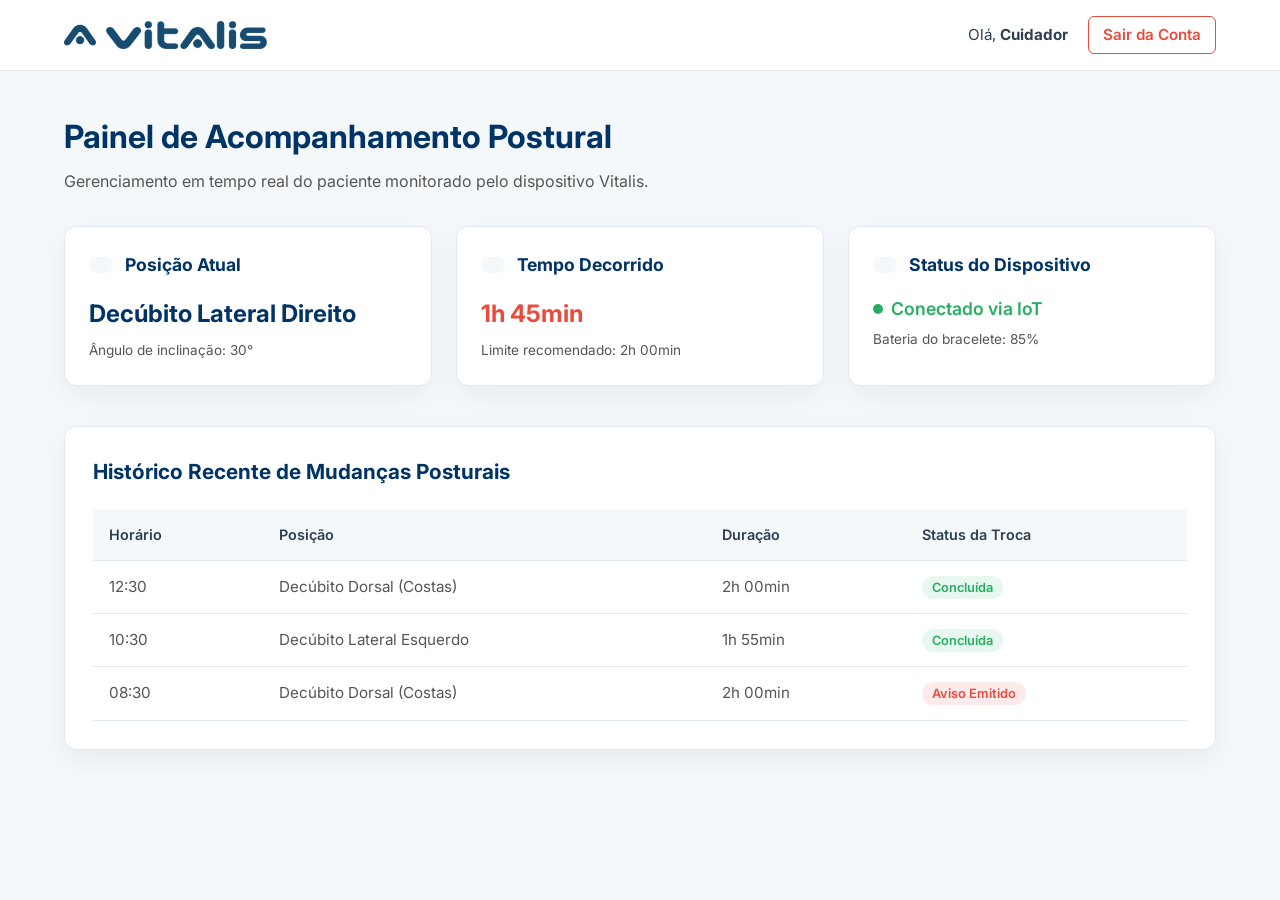
==== dashboard/dashboard.html @ a00f9322 "feat: estrutura inicial da landing page, slideshow e autenticacao em memoria" ====
<!DOCTYPE html>
<html lang="pt-BR">
<head>
    <meta charset="UTF-8">
    <meta name="viewport" content="width=device-width, initial-scale=1.0">
    <title>Vitalis - Painel de Monitoramento</title>
    <link rel="stylesheet" href="../css/style.css">
    <link rel="stylesheet" href="dashboard.css">
    <link rel="preconnect" href="https://fonts.googleapis.com">
    <link rel="preconnect" href="https://fonts.gstatic.com" crossorigin>
    <link href="https://fonts.googleapis.com/css2?family=Inter:wght@300;400;600;700&display=swap" rel="stylesheet">
</head>
<body class="dashboard-body">

    
    <header class="header">
        <div class="header-container">
            <div class="logo-container">
                <img src="../img/vitalis-simbolo-azul-escuro.png" alt="Símbolo geométrico em azul escuro representando a marca Vitalis" class="simbolo">
                <img src="../img/vitalis-logo-azul-escuro.png" alt="Logotipo textual Vitalis em azul escuro" class="logo">
            </div>
            <nav class="nav-menu">
                <span class="user-greeting">Olá, <strong id="nome-usuario-logado">Cuidador</strong></span>
                <a href="../index.html" class="btn-logout" id="btn-sair">Sair da Conta</a>
            </nav>
        </div>
    </header>

    <main class="dashboard-container">
        
        <div class="dashboard-header">
            <h1>Painel de Acompanhamento Postural</h1>
            <p>Gerenciamento em tempo real do paciente monitorado pelo dispositivo Vitalis.</p>
        </div>

        
        <div class="dashboard-grid">
            
            <div class="dash-card">
                <div class="dash-card-header">
                    <span class="card-icon-bg"></span>
                    <h3>Posição Atual</h3>
                </div>
                <div class="dash-card-body">
                    <span class="dash-highlight">Decúbito Lateral Direito</span>
                    <p class="dash-subtext">Ângulo de inclinação: 30°</p>
                </div>
            </div>

            
            <div class="dash-card">
                <div class="dash-card-header">
                    <span class="card-icon-bg"></span>
                    <h3>Tempo Decorrido</h3>
                </div>
                <div class="dash-card-body">
                    <span class="dash-highlight alerta-tempo">1h 45min</span>
                    <p class="dash-subtext">Limite recomendado: 2h 00min</p>
                </div>
            </div>

            
            <div class="dash-card">
                <div class="dash-card-header">
                    <span class="card-icon-bg"></span>
                    <h3>Status do Dispositivo</h3>
                </div>
                <div class="dash-card-body">
                    <div class="status-online">
                        <span class="dot-green"></span> Conectado via IoT
                    </div>
                    <p class="dash-subtext">Bateria do bracelete: 85%</p>
                </div>
            </div>
        </div>

        
        <section class="dash-section">
            <h2>Histórico Recente de Mudanças Posturais</h2>
            <div class="table-container">
                <table class="dash-table">
                    <thead>
                        <tr>
                            <th>Horário</th>
                            <th>Posição</th>
                            <th>Duração</th>
                            <th>Status da Troca</th>
                        </tr>
                    </thead>
                    <tbody>
                        <tr>
                            <td>12:30</td>
                            <td>Decúbito Dorsal (Costas)</td>
                            <td>2h 00min</td>
                            <td><span class="badge badge-sucesso">Concluída</span></td>
                        </tr>
                        <tr>
                            <td>10:30</td>
                            <td>Decúbito Lateral Esquerdo</td>
                            <td>1h 55min</td>
                            <td><span class="badge badge-sucesso">Concluída</span></td>
                        </tr>
                        <tr>
                            <td>08:30</td>
                            <td>Decúbito Dorsal (Costas)</td>
                            <td>2h 00min</td>
                            <td><span class="badge badge-alerta">Aviso Emitido</span></td>
                        </tr>
                    </tbody>
                </table>
            </div>
        </section>
    </main>

    
    <script src="../auth/auth.js"></script>
</body>
</html>
---- css/style.css ----
:root {
    --primary-blue: #0088cc;
    --dark-blue: #003366;
    --light-bg: #ffffff;
    --alt-bg: #f4f8fb;
    --accent-red: #e74c3c;
    --text-dark: #2c3e50;
    --text-gray: #555555;
    --border-color: #e2e8f0;
    --shadow: 0px 10px 30px rgba(0, 0, 0, 0.05);
}


* {
    margin: 0;
    padding: 0;
    box-sizing: border-box;
    font-family: 'Inter', Arial, sans-serif;
}

html {
    scroll-behavior: smooth;
}

body {
    background-color: var(--light-bg);
    color: var(--text-dark);
    line-height: 1.6;
}


.header {
    background-color: #ffffff;
    border-bottom: 1px solid var(--border-color);
    position: sticky;
    top: 0;
    z-index: 1000;
}

.header-container {
    max-width: 1200px;
    margin: 0 auto;
    padding: 16px 24px;
    display: flex;
    justify-content: space-between;
    align-items: center;
}

.logo-container {
    display: flex;
    align-items: center;
    gap: 10px;
}

.simbolo {
    height: 32px;
    width: auto;
}

.logo {
    height: 28px;
    width: auto;
}

.nav-menu {
    display: flex;
    align-items: center;
    gap: 20px;
}

.nav-menu a {
    text-decoration: none;
    color: var(--text-gray);
    font-weight: 600;
    font-size: 0.95rem;
    transition: color 0.2s;
}

.nav-menu a:hover {
    color: var(--primary-blue);
}

.btn-entrar {
    background-color: transparent;
    color: var(--primary-blue) !important;
    border: 2px solid var(--primary-blue);
    padding: 7px 16px;
    border-radius: 6px;
    font-weight: 600;
    transition: all 0.2s ease;
}

.btn-entrar:hover {
    background-color: var(--primary-blue);
    color: #ffffff !important;
}


.hero-section {
    background: linear-gradient(135deg, #f0f7fc 0%, #e6f2fa 100%);
    padding: 80px 24px;
}

.hero-container {
    max-width: 1200px;
    margin: 0 auto;
    display: flex;
    gap: 40px;
    align-items: center;
}

.hero-content {
    flex: 1.2;
}

.tag-destaque {
    display: inline-block;
    background-color: rgba(0, 136, 204, 0.12);
    color: var(--primary-blue);
    font-weight: 600;
    font-size: 0.85rem;
    padding: 6px 14px;
    border-radius: 20px;
    margin-bottom: 16px;
}

.titulo-principal {
    font-size: 2.75rem;
    color: var(--dark-blue);
    line-height: 1.2;
    margin-bottom: 20px;
    font-weight: 700;
}

.hero-descricao {
    font-size: 1.15rem;
    color: var(--text-gray);
    margin-bottom: 32px;
}

.hero-buttons {
    display: flex;
    gap: 16px;
}

.btn-primary {
    background-color: var(--primary-blue);
    color: #fff;
    padding: 14px 28px;
    border-radius: 8px;
    text-decoration: none;
    font-weight: 600;
    box-shadow: 0 4px 12px rgba(0, 136, 204, 0.3);
}

.btn-secondary {
    background-color: #ffffff;
    color: var(--text-dark);
    border: 1px solid var(--border-color);
    padding: 14px 28px;
    border-radius: 8px;
    text-decoration: none;
    font-weight: 600;
}


.hero-card-preview {
    flex: 0.8;
    background: #ffffff;
    border-radius: 16px;
    padding: 28px;
    box-shadow: var(--shadow);
    border: 1px solid var(--border-color);
}

.status-badge {
    display: flex;
    align-items: center;
    gap: 8px;
    font-size: 0.85rem;
    font-weight: 600;
    color: #27ae60;
    margin-bottom: 20px;
}

.dot-green {
    width: 10px;
    height: 10px;
    background-color: #27ae60;
    border-radius: 50%;
    display: inline-block;
}

.metric-group {
    display: flex;
    flex-direction: column;
    gap: 16px;
}

.metric-item {
    display: flex;
    flex-direction: column;
    padding-bottom: 12px;
    border-bottom: 1px solid var(--border-color);
}

.metric-label {
    font-size: 0.85rem;
    color: var(--text-gray);
}

.metric-value {
    font-size: 1.25rem;
    font-weight: 700;
    color: var(--dark-blue);
}

.metric-value.alerta {
    color: var(--accent-red);
}

.metric-grid {
    display: grid;
    grid-template-columns: 1fr 1fr;
    gap: 12px;
    background-color: var(--alt-bg);
    padding: 16px;
    border-radius: 8px;
}

.sub-metric {
    display: flex;
    flex-direction: column;
}


.secao-container {
    max-width: 1200px;
    margin: 0 auto;
    padding: 80px 24px;
}

.secao-destaque-alt {
    background-color: var(--alt-bg);
    padding: 80px 24px;
    border-top: 1px solid var(--border-color);
    border-bottom: 1px solid var(--border-color);
}

.content-wrapper {
    max-width: 1200px;
    margin: 0 auto;
}

.grid-2-col {
    display: flex;
    gap: 40px;
}

.info-card {
    flex: 1;
    background: #ffffff;
    border: 1px solid var(--border-color);
    border-radius: 12px;
    padding: 40px;
    box-shadow: var(--shadow);
}

.info-card h2, .split-text h2 {
    color: var(--primary-blue);
    font-size: 1.8rem;
    margin-bottom: 16px;
}

.info-card p, .split-text p {
    color: var(--text-gray);
    font-size: 1.05rem;
}


.section-title-center {
    text-align: center;
    margin-bottom: 45px;
}

.section-title-center h2 {
    font-size: 2.2rem;
    color: var(--dark-blue);
    margin-bottom: 10px;
}

.section-title-center p {
    color: var(--text-gray);
}

.cards-grid-3 {
    display: flex;
    gap: 24px;
}

.card-feature {
    flex: 1;
    background: #ffffff;
    border: 1px solid var(--border-color);
    border-radius: 12px;
    padding: 30px;
    box-shadow: var(--shadow);
}

.card-icon {
    font-size: 2rem;
    margin-bottom: 15px;
}

.card-feature h3 {
    color: var(--primary-blue);
    font-size: 1.2rem;
    margin-bottom: 10px;
}

.card-feature p {
    color: var(--text-gray);
    font-size: 0.95rem;
}


.secao-slideshow {
    padding: 60px 24px;
    background-color: var(--light-bg);
    text-align: center;
    border-top: 1px solid var(--border-color);
    border-bottom: 1px solid var(--border-color);
}

.slideshow-container {
    max-width: 700px;
    margin: 0 auto;
}

.slideshow-container h2 {
    color: var(--dark-blue);
    font-size: 2rem;
    margin-bottom: 8px;
}

.slideshow-container p {
    color: var(--text-gray);
    margin-bottom: 30px;
}

.slider {
    position: relative;
    background: var(--alt-bg);
    border: 1px solid var(--border-color);
    border-radius: 16px;
    padding: 20px;
    box-shadow: var(--shadow);
    overflow: hidden;
}

.slide {
    display: none;
}

.slide.active {
    display: block;
}


.slide img {
    max-height: 120px;
    max-width: 80%;
    width: auto;
    height: auto;
    object-fit: contain;
    margin: 20px auto;
    display: block;
}

.slide-caption {
    font-weight: 600;
    color: var(--dark-blue);
    font-size: 1rem;
    margin-top: 10px;
}

.prev, .next {
    cursor: pointer;
    position: absolute;
    top: 50%;
    transform: translateY(-50%);
    padding: 16px;
    color: var(--primary-blue);
    font-weight: bold;
    font-size: 18px;
    transition: 0.3s ease;
    border-radius: 50%;
    user-select: none;
}

.prev { left: 10px; }
.next { right: 10px; }

.prev:hover, .next:hover {
    background-color: rgba(0, 136, 204, 0.1);
}

.fade {
    animation-name: fade;
    animation-duration: 0.8s;
}

@keyframes fade {
    from { opacity: 0.4; }
    to { opacity: 1; }
}


.split-layout {
    display: flex;
    gap: 50px;
    align-items: center;
}

.split-text {
    flex: 1;
}

.split-box {
    flex: 1;
    background: #ffffff;
    border: 1px solid var(--border-color);
    border-radius: 12px;
    padding: 40px;
    box-shadow: var(--shadow);
}

.split-box h3 {
    color: var(--dark-blue);
    margin-bottom: 12px;
    font-size: 1.3rem;
}

.split-box p {
    color: var(--text-gray);
}

.lista-check {
    list-style: none;
    margin-top: 20px;
    display: flex;
    flex-direction: column;
    gap: 12px;
    color: var(--text-gray);
}

.lista-check li::before {
    content: "✓ ";
    color: var(--primary-blue);
    font-weight: bold;
}


.detalhes-box-destaque {
    flex: 1;
    background: linear-gradient(135deg, var(--dark-blue) 0%, var(--primary-blue) 100%);
    color: #ffffff;
    border-radius: 16px;
    padding: 40px;
    display: flex;
    flex-direction: column;
    gap: 24px;
    box-shadow: var(--shadow);
}

.detalhes-box-destaque h3 {
    font-size: 1.4rem;
    border-bottom: 1px solid rgba(255, 255, 255, 0.2);
    padding-bottom: 10px;
}

.stat-item {
    display: flex;
    align-items: center;
    gap: 16px;
}

.stat-num {
    font-size: 2.5rem;
    font-weight: 700;
}

.stat-desc {
    font-size: 0.95rem;
    opacity: 0.9;
}


.footer {
    background-color: #ffffff;
    border-top: 1px solid var(--border-color);
    padding: 30px 24px;
    text-align: center;
    color: var(--text-gray);
    font-size: 0.9rem;
}


@media (max-width: 900px) {
    .hero-container, .grid-2-col, .cards-grid-3, .split-layout {
        flex-direction: column;
    }
    .nav-menu {
        display: none;
    }
}
---- dashboard/dashboard.css ----
.dashboard-body {
    background-color: var(--alt-bg);
    min-height: 100vh;
}

.dashboard-container {
    max-width: 1200px;
    margin: 40px auto;
    padding: 0 24px;
}

.dashboard-header {
    margin-bottom: 32px;
}

.dashboard-header h1 {
    color: var(--dark-blue);
    font-size: 2rem;
    margin-bottom: 6px;
}

.dashboard-header p {
    color: var(--text-gray);
    font-size: 1rem;
}

.user-greeting {
    color: var(--text-dark);
    font-size: 0.95rem;
}

.btn-logout {
    background-color: transparent;
    color: var(--accent-red) !important;
    border: 1px solid var(--accent-red);
    padding: 6px 14px;
    border-radius: 6px;
    font-size: 0.85rem;
    font-weight: 600;
    transition: all 0.2s;
}

.btn-logout:hover {
    background-color: var(--accent-red);
    color: #ffffff !important;
}


.dashboard-grid {
    display: grid;
    grid-template-columns: repeat(auto-fit, minmax(300px, 1fr));
    gap: 24px;
    margin-bottom: 40px;
}

.dash-card {
    background: #ffffff;
    border: 1px solid var(--border-color);
    border-radius: 12px;
    padding: 24px;
    box-shadow: var(--shadow);
}

.dash-card-header {
    display: flex;
    align-items: center;
    gap: 12px;
    margin-bottom: 16px;
}

.card-icon-bg {
    font-size: 1.5rem;
    background-color: var(--alt-bg);
    padding: 8px 12px;
    border-radius: 8px;
}

.dash-card-header h3 {
    font-size: 1.1rem;
    color: var(--dark-blue);
}

.dash-highlight {
    font-size: 1.5rem;
    font-weight: 700;
    color: var(--dark-blue);
    display: block;
    margin-bottom: 6px;
}

.dash-highlight.alerta-tempo {
    color: var(--accent-red);
}

.dash-subtext {
    font-size: 0.85rem;
    color: var(--text-gray);
}

.status-online {
    display: flex;
    align-items: center;
    gap: 8px;
    font-weight: 600;
    color: #27ae60;
    font-size: 1.1rem;
    margin-bottom: 6px;
}


.dash-section {
    background: #ffffff;
    border: 1px solid var(--border-color);
    border-radius: 12px;
    padding: 28px;
    box-shadow: var(--shadow);
}

.dash-section h2 {
    font-size: 1.3rem;
    color: var(--dark-blue);
    margin-bottom: 20px;
}

.table-container {
    overflow-x: auto;
}

.dash-table {
    width: 100%;
    border-collapse: collapse;
    text-align: left;
}

.dash-table th, .dash-table td {
    padding: 14px 16px;
    border-bottom: 1px solid var(--border-color);
}

.dash-table th {
    background-color: var(--alt-bg);
    color: var(--text-dark);
    font-weight: 600;
    font-size: 0.9rem;
}

.dash-table td {
    color: var(--text-gray);
    font-size: 0.95rem;
}

.badge {
    padding: 4px 10px;
    border-radius: 12px;
    font-size: 0.8rem;
    font-weight: 600;
}

.badge-sucesso {
    background-color: #e8f8f0;
    color: #27ae60;
}

.badge-alerta {
    background-color: #fdeaea;
    color: var(--accent-red);
}
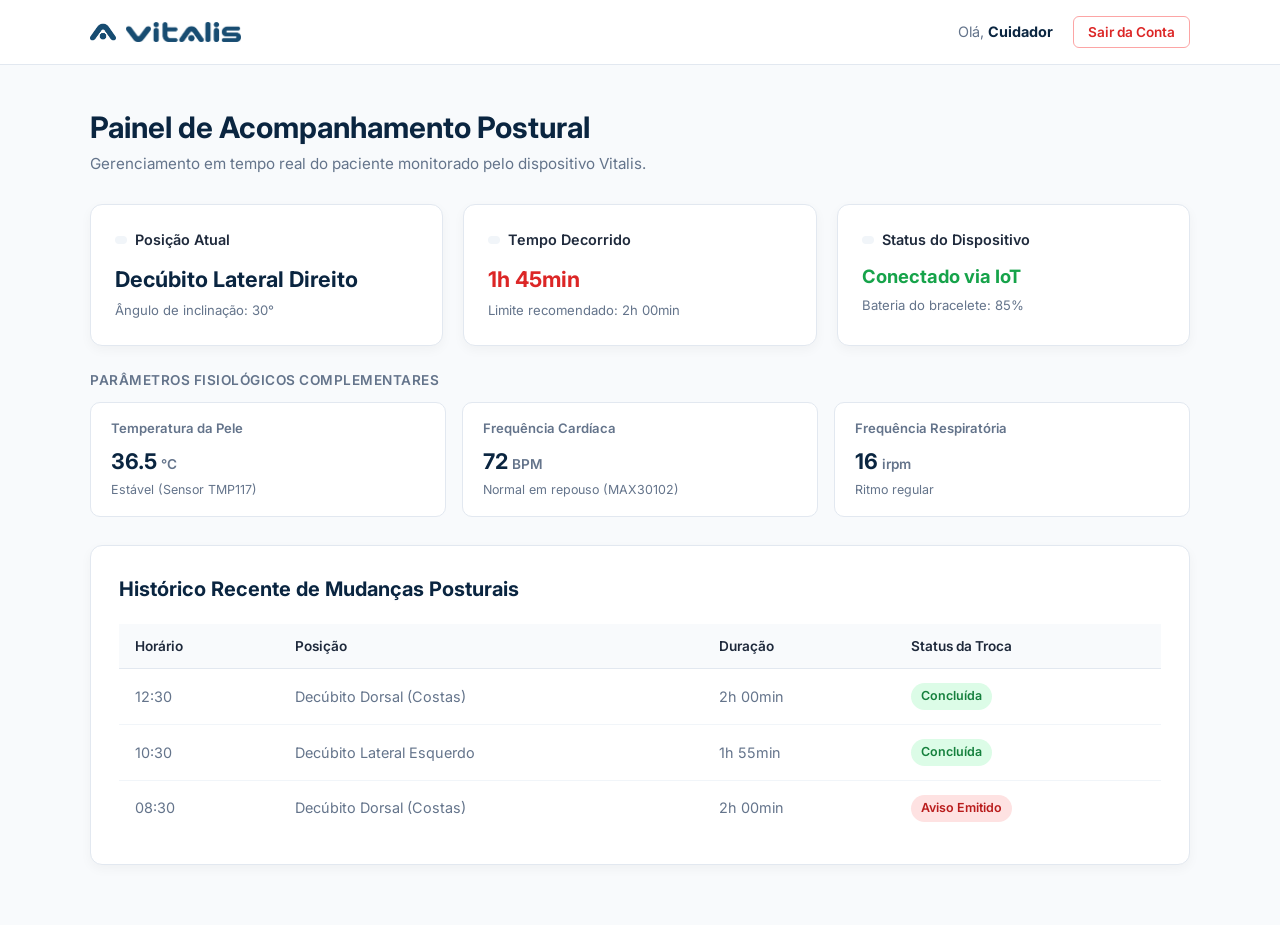
==== commit 4348ebb6: "feat: atualiza landing page com sensores e painel de acompanhamento com sinais vitais" ====
--- a/dashboard/dashboard.html
+++ b/dashboard/dashboard.html
@@ -3,116 +3,130 @@
 <head>
     <meta charset="UTF-8">
     <meta name="viewport" content="width=device-width, initial-scale=1.0">
-    <title>Vitalis - Painel de Monitoramento</title>
-    <link rel="stylesheet" href="../css/style.css">
+    <title>Vitalis - Painel de Acompanhamento</title>
     <link rel="stylesheet" href="dashboard.css">
     <link rel="preconnect" href="https://fonts.googleapis.com">
     <link rel="preconnect" href="https://fonts.gstatic.com" crossorigin>
-    <link href="https://fonts.googleapis.com/css2?family=Inter:wght@300;400;600;700&display=swap" rel="stylesheet">
+    <link href="https://fonts.googleapis.com/css2?family=Inter:wght@300;400;500;600;700&display=swap" rel="stylesheet">
 </head>
-<body class="dashboard-body">
+<body>
 
-    
     <header class="header">
         <div class="header-container">
             <div class="logo-container">
-                <img src="../img/vitalis-simbolo-azul-escuro.png" alt="Símbolo geométrico em azul escuro representando a marca Vitalis" class="simbolo">
-                <img src="../img/vitalis-logo-azul-escuro.png" alt="Logotipo textual Vitalis em azul escuro" class="logo">
+                <img src="../img/vitalis-simbolo-azul-escuro.png" alt="Simbolo Vitalis" class="simbolo">
+                <img src="../img/vitalis-logo-azul-escuro.png" alt="Logotipo Vitalis" class="logo">
             </div>
-            <nav class="nav-menu">
-                <span class="user-greeting">Olá, <strong id="nome-usuario-logado">Cuidador</strong></span>
-                <a href="../index.html" class="btn-logout" id="btn-sair">Sair da Conta</a>
-            </nav>
+            <div class="user-actions">
+                <span class="user-greeting">Olá, <strong id="nomeUsuario">Cuidador</strong></span>
+                <button id="btnSair" class="btn-logout">Sair da Conta</button>
+            </div>
         </div>
     </header>
 
-    <main class="dashboard-container">
-        
-        <div class="dashboard-header">
-            <h1>Painel de Acompanhamento Postural</h1>
-            <p>Gerenciamento em tempo real do paciente monitorado pelo dispositivo Vitalis.</p>
-        </div>
+    <main class="dashboard-main">
+        <div class="container">
+            <div class="page-header">
+                <h1>Painel de Acompanhamento Postural</h1>
+                <p>Gerenciamento em tempo real do paciente monitorado pelo dispositivo Vitalis.</p>
+            </div>
 
-        
-        <div class="dashboard-grid">
-            
-            <div class="dash-card">
-                <div class="dash-card-header">
-                    <span class="card-icon-bg"></span>
-                    <h3>Posição Atual</h3>
+            <div class="primary-cards-grid">
+                <div class="status-card">
+                    <div class="card-title">
+                        <span class="dot-indicator"></span> Posição Atual
+                    </div>
+                    <div class="card-value">Decúbito Lateral Direito</div>
+                    <div class="card-sub">Ângulo de inclinação: 30°</div>
                 </div>
-                <div class="dash-card-body">
-                    <span class="dash-highlight">Decúbito Lateral Direito</span>
-                    <p class="dash-subtext">Ângulo de inclinação: 30°</p>
+
+                <div class="status-card">
+                    <div class="card-title">
+                        <span class="dot-indicator"></span> Tempo Decorrido
+                    </div>
+                    <div class="card-value text-red">1h 45min</div>
+                    <div class="card-sub">Limite recomendado: 2h 00min</div>
+                </div>
+
+                <div class="status-card">
+                    <div class="card-title">
+                        <span class="dot-indicator"></span> Status do Dispositivo
+                    </div>
+                    <div class="card-value text-green">Conectado via IoT</div>
+                    <div class="card-sub">Bateria do bracelete: 85%</div>
                 </div>
             </div>
 
-            
-            <div class="dash-card">
-                <div class="dash-card-header">
-                    <span class="card-icon-bg"></span>
-                    <h3>Tempo Decorrido</h3>
-                </div>
-                <div class="dash-card-body">
-                    <span class="dash-highlight alerta-tempo">1h 45min</span>
-                    <p class="dash-subtext">Limite recomendado: 2h 00min</p>
+            <div class="secondary-vitals-section">
+                <h2 class="secondary-title">Parâmetros Fisiológicos Complementares</h2>
+                <div class="secondary-cards-grid">
+                    <div class="vital-card">
+                        <span class="vital-label">Temperatura da Pele</span>
+                        <div class="vital-reading">
+                            <span class="vital-number">36.5</span>
+                            <span class="vital-unit">°C</span>
+                        </div>
+                        <span class="vital-status">Estável (Sensor TMP117)</span>
+                    </div>
+
+                    <div class="vital-card">
+                        <span class="vital-label">Frequência Cardíaca</span>
+                        <div class="vital-reading">
+                            <span class="vital-number">72</span>
+                            <span class="vital-unit">BPM</span>
+                        </div>
+                        <span class="vital-status">Normal em repouso (MAX30102)</span>
+                    </div>
+
+                    <div class="vital-card">
+                        <span class="vital-label">Frequência Respiratória</span>
+                        <div class="vital-reading">
+                            <span class="vital-number">16</span>
+                            <span class="vital-unit">irpm</span>
+                        </div>
+                        <span class="vital-status">Ritmo regular</span>
+                    </div>
                 </div>
             </div>
 
-            
-            <div class="dash-card">
-                <div class="dash-card-header">
-                    <span class="card-icon-bg"></span>
-                    <h3>Status do Dispositivo</h3>
-                </div>
-                <div class="dash-card-body">
-                    <div class="status-online">
-                        <span class="dot-green"></span> Conectado via IoT
-                    </div>
-                    <p class="dash-subtext">Bateria do bracelete: 85%</p>
+            <div class="history-card">
+                <h2>Histórico Recente de Mudanças Posturais</h2>
+                <div class="table-responsive">
+                    <table class="history-table">
+                        <thead>
+                            <tr>
+                                <th>Horário</th>
+                                <th>Posição</th>
+                                <th>Duração</th>
+                                <th>Status da Troca</th>
+                            </tr>
+                        </thead>
+                        <tbody>
+                            <tr>
+                                <td>12:30</td>
+                                <td>Decúbito Dorsal (Costas)</td>
+                                <td>2h 00min</td>
+                                <td><span class="badge badge-success">Concluída</span></td>
+                            </tr>
+                            <tr>
+                                <td>10:30</td>
+                                <td>Decúbito Lateral Esquerdo</td>
+                                <td>1h 55min</td>
+                                <td><span class="badge badge-success">Concluída</span></td>
+                            </tr>
+                            <tr>
+                                <td>08:30</td>
+                                <td>Decúbito Dorsal (Costas)</td>
+                                <td>2h 00min</td>
+                                <td><span class="badge badge-warning">Aviso Emitido</span></td>
+                            </tr>
+                        </tbody>
+                    </table>
                 </div>
             </div>
         </div>
-
-        
-        <section class="dash-section">
-            <h2>Histórico Recente de Mudanças Posturais</h2>
-            <div class="table-container">
-                <table class="dash-table">
-                    <thead>
-                        <tr>
-                            <th>Horário</th>
-                            <th>Posição</th>
-                            <th>Duração</th>
-                            <th>Status da Troca</th>
-                        </tr>
-                    </thead>
-                    <tbody>
-                        <tr>
-                            <td>12:30</td>
-                            <td>Decúbito Dorsal (Costas)</td>
-                            <td>2h 00min</td>
-                            <td><span class="badge badge-sucesso">Concluída</span></td>
-                        </tr>
-                        <tr>
-                            <td>10:30</td>
-                            <td>Decúbito Lateral Esquerdo</td>
-                            <td>1h 55min</td>
-                            <td><span class="badge badge-sucesso">Concluída</span></td>
-                        </tr>
-                        <tr>
-                            <td>08:30</td>
-                            <td>Decúbito Dorsal (Costas)</td>
-                            <td>2h 00min</td>
-                            <td><span class="badge badge-alerta">Aviso Emitido</span></td>
-                        </tr>
-                    </tbody>
-                </table>
-            </div>
-        </section>
     </main>
 
-    
     <script src="../auth/auth.js"></script>
 </body>
 </html>
--- a/dashboard/dashboard.css
+++ b/dashboard/dashboard.css
@@ -1,168 +1,291 @@
-
-.dashboard-body {
-    background-color: var(--alt-bg);
-    min-height: 100vh;
-}
-
-.dashboard-container {
-    max-width: 1200px;
-    margin: 40px auto;
-    padding: 0 24px;
-}
-
-.dashboard-header {
-    margin-bottom: 32px;
-}
-
-.dashboard-header h1 {
-    color: var(--dark-blue);
-    font-size: 2rem;
-    margin-bottom: 6px;
-}
-
-.dashboard-header p {
-    color: var(--text-gray);
-    font-size: 1rem;
+:root {
+    --primary-blue: #0A2540;
+    --bg-page: #F8FAFC;
+    --border-color: #E2E8F0;
+    --text-dark: #1E293B;
+    --text-gray: #64748B;
+    --accent-red: #DC2626;
+    --accent-green: #16A34A;
+    --shadow-card: 0 4px 12px rgba(0, 0, 0, 0.04);
+}
+
+* {
+    margin: 0;
+    padding: 0;
+    box-sizing: border-box;
+    font-family: 'Inter', sans-serif;
+}
+
+body {
+    background-color: var(--bg-page);
+    color: var(--text-dark);
+    line-height: 1.5;
+}
+
+.header {
+    background: #FFFFFF;
+    border-bottom: 1px solid var(--border-color);
+    padding: 16px 24px;
+}
+
+.header-container {
+    max-width: 1100px;
+    margin: 0 auto;
+    display: flex;
+    justify-content: space-between;
+    align-items: center;
+}
+
+.logo-container {
+    display: flex;
+    align-items: center;
+    gap: 10px;
+}
+
+.logo-container .simbolo {
+    height: 26px;
+    width: auto;
+}
+
+.logo-container .logo {
+    height: 20px;
+    width: auto;
+}
+
+.user-actions {
+    display: flex;
+    align-items: center;
+    gap: 20px;
 }
 
 .user-greeting {
-    color: var(--text-dark);
+    font-size: 0.9rem;
+    color: var(--text-gray);
+}
+
+.user-greeting strong {
+    color: var(--primary-blue);
+}
+
+.btn-logout {
+    background: transparent;
+    color: var(--accent-red);
+    border: 1px solid #FCA5A5;
+    padding: 7px 14px;
+    border-radius: 6px;
+    font-size: 0.85rem;
+    font-weight: 600;
+    cursor: pointer;
+    transition: all 0.2s;
+}
+
+.btn-logout:hover {
+    background: #FEF2F2;
+}
+
+.dashboard-main {
+    padding: 40px 24px 60px 24px;
+}
+
+.container {
+    max-width: 1100px;
+    margin: 0 auto;
+}
+
+.page-header {
+    margin-bottom: 28px;
+}
+
+.page-header h1 {
+    font-size: 1.85rem;
+    color: var(--primary-blue);
+    font-weight: 700;
+    margin-bottom: 4px;
+}
+
+.page-header p {
+    color: var(--text-gray);
     font-size: 0.95rem;
 }
 
-.btn-logout {
-    background-color: transparent;
-    color: var(--accent-red) !important;
-    border: 1px solid var(--accent-red);
-    padding: 6px 14px;
-    border-radius: 6px;
-    font-size: 0.85rem;
-    font-weight: 600;
-    transition: all 0.2s;
-}
-
-.btn-logout:hover {
-    background-color: var(--accent-red);
-    color: #ffffff !important;
-}
-
-
-.dashboard-grid {
+.primary-cards-grid {
     display: grid;
-    grid-template-columns: repeat(auto-fit, minmax(300px, 1fr));
-    gap: 24px;
-    margin-bottom: 40px;
-}
-
-.dash-card {
-    background: #ffffff;
+    grid-template-columns: repeat(3, 1fr);
+    gap: 20px;
+    margin-bottom: 24px;
+}
+
+.status-card {
+    background: #FFFFFF;
     border: 1px solid var(--border-color);
     border-radius: 12px;
     padding: 24px;
-    box-shadow: var(--shadow);
-}
-
-.dash-card-header {
-    display: flex;
-    align-items: center;
-    gap: 12px;
-    margin-bottom: 16px;
-}
-
-.card-icon-bg {
-    font-size: 1.5rem;
-    background-color: var(--alt-bg);
-    padding: 8px 12px;
-    border-radius: 8px;
-}
-
-.dash-card-header h3 {
-    font-size: 1.1rem;
-    color: var(--dark-blue);
-}
-
-.dash-highlight {
-    font-size: 1.5rem;
+    box-shadow: var(--shadow-card);
+}
+
+.card-title {
+    display: flex;
+    align-items: center;
+    gap: 8px;
+    font-size: 0.9rem;
+    font-weight: 600;
+    color: var(--text-dark);
+    margin-bottom: 12px;
+}
+
+.dot-indicator {
+    width: 12px;
+    height: 8px;
+    background-color: #F1F5F9;
+    border-radius: 4px;
+}
+
+.card-value {
+    font-size: 1.35rem;
     font-weight: 700;
-    color: var(--dark-blue);
-    display: block;
+    color: var(--primary-blue);
     margin-bottom: 6px;
 }
 
-.dash-highlight.alerta-tempo {
+.text-red {
     color: var(--accent-red);
 }
 
-.dash-subtext {
-    font-size: 0.85rem;
-    color: var(--text-gray);
-}
-
-.status-online {
-    display: flex;
-    align-items: center;
-    gap: 8px;
-    font-weight: 600;
-    color: #27ae60;
-    font-size: 1.1rem;
+.text-green {
+    color: var(--accent-green);
+    font-size: 1.15rem;
+}
+
+.card-sub {
+    font-size: 0.82rem;
+    color: var(--text-gray);
+}
+
+.secondary-vitals-section {
+    margin-bottom: 28px;
+}
+
+.secondary-title {
+    font-size: 0.85rem;
+    text-transform: uppercase;
+    letter-spacing: 0.5px;
+    color: var(--text-gray);
+    font-weight: 600;
+    margin-bottom: 12px;
+}
+
+.secondary-cards-grid {
+    display: grid;
+    grid-template-columns: repeat(3, 1fr);
+    gap: 16px;
+}
+
+.vital-card {
+    background: #FFFFFF;
+    border: 1px solid var(--border-color);
+    border-radius: 10px;
+    padding: 16px 20px;
+    display: flex;
+    flex-direction: column;
+    justify-content: space-between;
+}
+
+.vital-label {
+    font-size: 0.82rem;
+    font-weight: 600;
+    color: var(--text-gray);
     margin-bottom: 6px;
 }
 
-
-.dash-section {
-    background: #ffffff;
+.vital-reading {
+    display: flex;
+    align-items: baseline;
+    gap: 4px;
+    margin-bottom: 4px;
+}
+
+.vital-number {
+    font-size: 1.35rem;
+    font-weight: 700;
+    color: var(--primary-blue);
+}
+
+.vital-unit {
+    font-size: 0.85rem;
+    font-weight: 600;
+    color: var(--text-gray);
+}
+
+.vital-status {
+    font-size: 0.78rem;
+    color: var(--text-gray);
+}
+
+.history-card {
+    background: #FFFFFF;
     border: 1px solid var(--border-color);
     border-radius: 12px;
     padding: 28px;
-    box-shadow: var(--shadow);
-}
-
-.dash-section h2 {
-    font-size: 1.3rem;
-    color: var(--dark-blue);
+    box-shadow: var(--shadow-card);
+}
+
+.history-card h2 {
+    font-size: 1.25rem;
+    color: var(--primary-blue);
     margin-bottom: 20px;
 }
 
-.table-container {
+.table-responsive {
     overflow-x: auto;
 }
 
-.dash-table {
+.history-table {
     width: 100%;
     border-collapse: collapse;
     text-align: left;
 }
 
-.dash-table th, .dash-table td {
+.history-table th {
+    background-color: #F8FAFC;
+    color: var(--text-dark);
+    font-size: 0.85rem;
+    font-weight: 600;
+    padding: 12px 16px;
+    border-bottom: 1px solid var(--border-color);
+}
+
+.history-table td {
     padding: 14px 16px;
-    border-bottom: 1px solid var(--border-color);
-}
-
-.dash-table th {
-    background-color: var(--alt-bg);
-    color: var(--text-dark);
-    font-weight: 600;
     font-size: 0.9rem;
-}
-
-.dash-table td {
-    color: var(--text-gray);
-    font-size: 0.95rem;
+    color: var(--text-gray);
+    border-bottom: 1px solid #F1F5F9;
+}
+
+.history-table tbody tr:last-child td {
+    border-bottom: none;
 }
 
 .badge {
+    display: inline-block;
     padding: 4px 10px;
-    border-radius: 12px;
-    font-size: 0.8rem;
-    font-weight: 600;
-}
-
-.badge-sucesso {
-    background-color: #e8f8f0;
-    color: #27ae60;
-}
-
-.badge-alerta {
-    background-color: #fdeaea;
-    color: var(--accent-red);
+    border-radius: 20px;
+    font-size: 0.78rem;
+    font-weight: 600;
+}
+
+.badge-success {
+    background-color: #DCFCE7;
+    color: #15803D;
+}
+
+.badge-warning {
+    background-color: #FEE2E2;
+    color: #B91C1C;
+}
+
+@media (max-width: 768px) {
+    .primary-cards-grid,
+    .secondary-cards-grid {
+        grid-template-columns: 1fr;
+    }
 }
